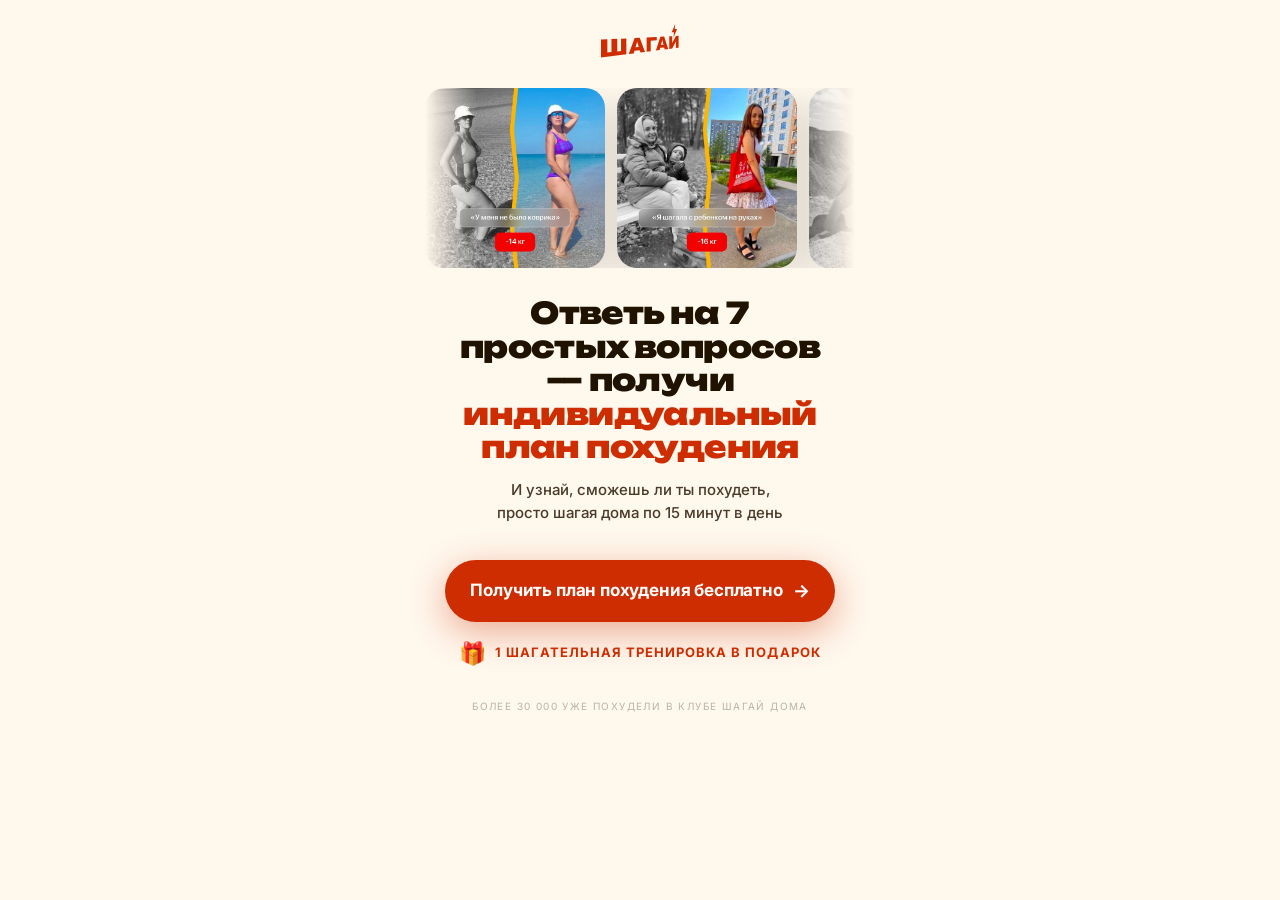
==== index.html @ b30ad4b0 "feat: returning users + UTM-прокидывание в тарифы для ГетКурса Returning users: - quiz.html: ответы " ====
<!DOCTYPE html>
<html lang="ru">
<head>
  <meta charset="UTF-8">
  <meta name="viewport" content="width=device-width, initial-scale=1.0, viewport-fit=cover">
  <meta name="theme-color" content="#fff8ed">
  <meta http-equiv="Cache-Control" content="no-cache, no-store, must-revalidate">
  <meta http-equiv="Pragma" content="no-cache">
  <meta http-equiv="Expires" content="0">
  <title>Индивидуальный план похудения | ШАГАЙ ДОМА</title>
  <meta name="description" content="Ответь на 7 простых вопросов и получи бесплатный индивидуальный план похудения. Похудей, просто шагая дома по 15 минут в день.">

  <link rel="icon" type="image/svg+xml" href="./favicon.svg">
  <link rel="apple-touch-icon" href="./favicon.svg">

  <!-- Open Graph -->
  <meta property="og:type" content="website">
  <meta property="og:site_name" content="ШАГАЙ ДОМА">
  <meta property="og:title" content="Получи индивидуальный план похудения | ШАГАЙ ДОМА">
  <meta property="og:description" content="Ответь на 7 простых вопросов и получи бесплатный план похудения. 1 шагательная тренировка в подарок.">
  <meta property="og:image" content="https://npopko55-cmd.github.io/walk-walk/images/pain-woman.jpg">
  <meta property="og:image:width" content="1200">
  <meta property="og:image:height" content="630">
  <meta property="og:url" content="https://npopko55-cmd.github.io/walk-walk/">
  <meta property="og:locale" content="ru_RU">

  <meta name="twitter:card" content="summary_large_image">
  <meta name="twitter:title" content="Получи индивидуальный план похудения | ШАГАЙ ДОМА">
  <meta name="twitter:description" content="Ответь на 7 простых вопросов и получи бесплатный план. 1 шагательная тренировка в подарок.">
  <meta name="twitter:image" content="https://npopko55-cmd.github.io/walk-walk/images/pain-woman.jpg">

  <!-- Yandex.Metrika -->
  <script type="text/javascript">
    (function(m,e,t,r,i,k,a){m[i]=m[i]||function(){(m[i].a=m[i].a||[]).push(arguments)};m[i].l=1*new Date();for (var j=0;j<document.scripts.length;j++){if (document.scripts[j].src===r){return;}}k=e.createElement(t),a=e.getElementsByTagName(t)[0],k.async=1,k.src=r,a.parentNode.insertBefore(k,a)})(window,document,'script','https://mc.yandex.ru/metrika/tag.js?id=108598378','ym');
    ym(108598378,'init',{ssr:true,webvisor:true,clickmap:true,ecommerce:"dataLayer",accurateTrackBounce:true,trackLinks:true});
  </script>
  <noscript><div><img src="https://mc.yandex.ru/watch/108598378" style="position:absolute;left:-9999px;" alt=""/></div></noscript>

  <!-- Telegram Mini App SDK -->
  <script src="https://telegram.org/js/telegram-web-app.js"></script>

  <link rel="preconnect" href="https://fonts.googleapis.com">
  <link rel="preconnect" href="https://fonts.gstatic.com" crossorigin>
  <link href="https://fonts.googleapis.com/css2?family=Unbounded:wght@400;700;800;900&family=Inter:wght@400;500;600;700&display=swap" rel="stylesheet">

  <style>
    *, *::before, *::after { margin: 0; padding: 0; box-sizing: border-box; }

    :root {
      --red: #ce2c01;
      --red-hover: #b52700;
      --orange: #ffb600;
      --dark: #1f1300;
      --cream: #fff8ed;
      --text-soft: #4a3a2a;
    }

    html, body {
      font-family: 'Inter', -apple-system, BlinkMacSystemFont, 'Segoe UI', sans-serif;
      -webkit-font-smoothing: antialiased;
      background: var(--cream);
      color: var(--dark);
      overflow-x: hidden;
    }

    .font-display {
      font-family: 'Unbounded', sans-serif;
      letter-spacing: -0.02em;
    }

    .page {
      min-height: 100svh;
      max-width: 430px;
      margin: 0 auto;
      display: flex;
      flex-direction: column;
      padding-inline: 20px;
    }

    /* ── Header ── */
    .header {
      padding: 24px 0 12px;
      display: flex;
      justify-content: center;
    }
    .header svg { height: 36px; width: auto; display: block; }

    /* ── Cases carousel ── */
    .cases-wrap {
      margin: 16px -20px 28px;
      overflow: hidden;
      -webkit-mask-image: linear-gradient(90deg, transparent, #000 12%, #000 88%, transparent);
      mask-image: linear-gradient(90deg, transparent, #000 12%, #000 88%, transparent);
    }
    .cases-track {
      display: flex;
      gap: 12px;
      width: max-content;
      animation: scroll 40s linear infinite;
    }
    .cases-track:hover { animation-play-state: paused; }
    @keyframes scroll {
      0% { transform: translateX(0); }
      100% { transform: translateX(calc(-50% - 6px)); }
    }
    .case-card {
      width: 180px;
      height: 180px;
      border-radius: 20px;
      overflow: hidden;
      box-shadow: 0 12px 36px rgba(0,0,0,.14);
      flex-shrink: 0;
      background: #eee;
    }
    .case-card img {
      width: 100%;
      height: 100%;
      object-fit: cover;
      display: block;
    }

    /* ── Hero text ── */
    .hero {
      text-align: center;
      padding: 0 4px;
    }
    .hero h1 {
      font-family: 'Unbounded', sans-serif;
      font-weight: 900;
      font-size: clamp(24px, 6.6vw, 30px);
      line-height: 1.12;
      letter-spacing: -0.02em;
      color: var(--dark);
      text-wrap: balance;
      margin-bottom: 14px;
    }
    .hero h1 .accent { color: var(--red); }
    .hero p {
      font-size: 15px;
      line-height: 1.55;
      color: var(--text-soft);
      font-weight: 500;
      max-width: 340px;
      margin: 0 auto;
      text-wrap: balance;
    }

    /* ── CTA block ── */
    .cta-block {
      margin-top: 36px;
      padding: 0 0 20px;
    }
    .btn-primary {
      display: flex;
      width: 100%;
      align-items: center;
      justify-content: center;
      gap: 10px;
      background: var(--red);
      color: #fff;
      font-weight: 700;
      font-size: 17px;
      font-family: 'Inter', sans-serif;
      padding: 20px 18px;
      border: none;
      border-radius: 999px;
      text-decoration: none;
      text-align: center;
      box-shadow: 0 10px 36px rgba(206,44,1,.38);
      transition: transform .15s ease, background .2s ease, box-shadow .2s ease;
      cursor: pointer;
      letter-spacing: -0.01em;
      line-height: 1.25;
    }
    .btn-primary__label { text-align: center; }
    .btn-primary:hover { background: var(--red-hover); }
    .btn-primary:active { transform: scale(.98); }
    .btn-primary__arrow {
      display: inline-flex;
      font-size: 18px;
      line-height: 1;
    }

    .gift-caption {
      margin-top: 20px;
      display: flex;
      align-items: center;
      justify-content: center;
      gap: 8px;
      color: var(--red);
      font-weight: 700;
      font-size: 13px;
      text-transform: uppercase;
      letter-spacing: 0.08em;
    }
    .gift-caption__emoji { font-size: 22px; line-height: 1; flex-shrink: 0; }
    .gift-caption__text { text-align: center; line-height: 1.3; }

    /* ── Footer ── */
    .footer {
      padding: 16px 0 28px;
      text-align: center;
      color: #b9b3a8;
      font-size: 10px;
      letter-spacing: 0.14em;
      text-transform: uppercase;
    }

    /* ── Small screens ── */
    @media (max-width: 360px) {
      .case-card { width: 160px; height: 160px; }
      .hero h1 { font-size: 22px; }
      .btn-primary { font-size: 15px; padding: 18px 14px; }
    }
  </style>
</head>
<body>
  <div class="page">
    <!-- Header -->
    <header class="header">
      <a href="/" aria-label="ШАГАЙ ДОМА">
        <svg viewBox="0 0 106.01 49.13" fill="none" aria-hidden="true">
          <path d="M27.36 36.85L22.19 37.4V20.22L14.26 20.6V38.26L8.68 38.86V20.87L0 21.28V45.81L34.6 41.41V19.62L27.36 19.97V36.85Z" fill="#CF2C02"/>
          <path d="M45.94 19.08L37.8 41.01L44.66 40.14L45.69 36.55L52.88 35.73L53.87 38.97L60.11 38.17L52.84 18.75L45.94 19.08ZM47.1 31.89L49.36 24.26L51.6 31.46L47.1 31.89Z" fill="#CF2C02"/>
          <path d="M76.12 17.63L62.29 18.29V37.9L67.87 37.19V22.73L76.12 22.18V17.63Z" fill="#CF2C02"/>
          <path d="M87 34.76L91.75 34.15L86.22 17.15L81.01 17.4L74.91 36.29L80.05 35.64L80.83 32.55L86.25 31.93L87 34.76ZM81.88 28.52L83.58 21.92L85.28 28.19L81.88 28.52Z" fill="#CF2C02"/>
          <path d="M102.2 23.79V32.82L105.92 32.35V16.2L102.22 16.38L97.21 25.93V16.62L93.16 16.81V33.97L97.21 33.46L102.2 23.79Z" fill="#CF2C02"/>
          <path d="M99.07 18.22L103.82 6.75L100.67 6.76L101.32 0L96.48 11.33L99.58 11.26L99.07 18.22Z" fill="#CF2C02"/>
        </svg>
      </a>
    </header>

    <!-- Cases carousel -->
    <div class="cases-wrap">
      <div class="cases-track">
        <div class="case-card"><img src="./images/cases/1.jpg" alt="Результат −14 кг" loading="eager"></div>
        <div class="case-card"><img src="./images/cases/2.jpg" alt="Результат −12 кг" loading="eager"></div>
        <div class="case-card"><img src="./images/cases/3.jpg" alt="Результат −16 кг" loading="eager"></div>
        <div class="case-card"><img src="./images/cases/4.jpg" alt="Результат −11 кг" loading="eager"></div>
        <div class="case-card"><img src="./images/cases/5.jpg" alt="Результат" loading="lazy"></div>
        <div class="case-card"><img src="./images/cases/6.jpg" alt="Результат" loading="lazy"></div>
        <div class="case-card"><img src="./images/cases/7.jpg" alt="Результат" loading="lazy"></div>
        <div class="case-card"><img src="./images/cases/8.jpg" alt="Результат" loading="lazy"></div>
        <!-- Duplicate for seamless loop -->
        <div class="case-card"><img src="./images/cases/1.jpg" alt="" loading="lazy"></div>
        <div class="case-card"><img src="./images/cases/2.jpg" alt="" loading="lazy"></div>
        <div class="case-card"><img src="./images/cases/3.jpg" alt="" loading="lazy"></div>
        <div class="case-card"><img src="./images/cases/4.jpg" alt="" loading="lazy"></div>
        <div class="case-card"><img src="./images/cases/5.jpg" alt="" loading="lazy"></div>
        <div class="case-card"><img src="./images/cases/6.jpg" alt="" loading="lazy"></div>
        <div class="case-card"><img src="./images/cases/7.jpg" alt="" loading="lazy"></div>
        <div class="case-card"><img src="./images/cases/8.jpg" alt="" loading="lazy"></div>
      </div>
    </div>

    <!-- Hero -->
    <section class="hero">
      <h1>
        Ответь на 7 простых вопросов — получи <span class="accent">индивидуальный план похудения</span>
      </h1>
      <p>И узнай, сможешь ли ты похудеть, просто шагая дома по 15 минут в день</p>
    </section>

    <!-- CTA -->
    <div class="cta-block">
      <a id="cta-quiz-start" href="./quiz.html" class="btn-primary">
        <span class="btn-primary__label">Получить план похудения бесплатно</span>
        <span class="btn-primary__arrow" aria-hidden="true">→</span>
      </a>
      <div class="gift-caption">
        <span class="gift-caption__emoji">🎁</span>
        <span class="gift-caption__text">1 шагательная тренировка в подарок</span>
      </div>
    </div>

    <footer class="footer">
      Более 30 000 уже похудели в клубе ШАГАЙ ДОМА
    </footer>
  </div>

  <script>
    // Возврат пользователя, прошедшего квиз ранее: сразу на plan.html с ответами
    (function () {
      try {
        var incoming = new URLSearchParams(window.location.search);
        if (incoming.get('retake') === '1') return;
        var _tg = window.Telegram && window.Telegram.WebApp;
        var tgId = (_tg && _tg.initDataUnsafe && _tg.initDataUnsafe.user && _tg.initDataUnsafe.user.id) || '';
        var saved = null;
        if (tgId) {
          var a = localStorage.getItem('shagay_quiz_v1_' + tgId);
          if (a) saved = JSON.parse(a);
        }
        if (!saved) {
          var b = localStorage.getItem('shagay_quiz_v1');
          if (b) saved = JSON.parse(b);
        }
        if (!saved || saved.age == null) return;

        var params = new URLSearchParams();
        ['age','height','weight','goal','tries','lifestyle','readiness'].forEach(function (k) {
          if (saved[k] != null) params.set(k, saved[k]);
        });

        // TG user → name + tg_id
        if (_tg && _tg.initDataUnsafe && _tg.initDataUnsafe.user) {
          var u = _tg.initDataUnsafe.user;
          if (u.id) params.set('tg_id', u.id);
          if (u.first_name) params.set('name', u.first_name);
        }

        // startapp → utm_source для возвращенцев
        if (_tg && _tg.initDataUnsafe && _tg.initDataUnsafe.start_param) {
          if (!incoming.get('utm_source')) params.set('utm_source', _tg.initDataUnsafe.start_param);
          if (!incoming.get('utm_medium')) params.set('utm_medium', 'tg_miniapp');
        }

        incoming.forEach(function (val, key) {
          if (!params.has(key)) params.set(key, val);
        });
        if (!params.has('sb_id')) params.set('sb_id', 'site');
        params.set('returning', '1');

        try { if (typeof ym === 'function') ym(108598378, 'reachGoal', 'returning_user'); } catch (e) {}

        window.location.replace('./plan.html?' + params.toString());
      } catch (e) {}
    })();

    // Telegram Mini App init + startapp → utm_source
    (function () {
      var tg = window.Telegram && window.Telegram.WebApp;
      if (!tg) return;
      try {
        tg.ready();
        tg.expand();
        if (tg.disableVerticalSwipes) tg.disableVerticalSwipes();
        if (tg.setHeaderColor) tg.setHeaderColor('#fff8ed');
        if (tg.setBackgroundColor) tg.setBackgroundColor('#fff8ed');
      } catch (e) {}

      // Достаём startapp-параметр из прямой ссылки t.me/bot/plan?startapp=XXX
      // и прокидываем в URL как utm_source, чтобы подхватила метрика
      try {
        var startParam = tg.initDataUnsafe && tg.initDataUnsafe.start_param;
        if (startParam) {
          var url = new URL(window.location.href);
          if (!url.searchParams.get('utm_source')) {
            url.searchParams.set('utm_source', startParam);
          }
          if (!url.searchParams.get('utm_medium')) {
            url.searchParams.set('utm_medium', 'tg_miniapp');
          }
          window.history.replaceState({}, '', url);
          // Оповещаем метрику о кастомном параметре визита
          try {
            if (typeof ym === 'function') {
              ym(108598378, 'params', { utm_source: startParam, tg_miniapp: 1 });
              ym(108598378, 'reachGoal', 'app_open', { utm_source: startParam });
            }
          } catch (e) {}
        } else {
          try { if (typeof ym === 'function') ym(108598378, 'reachGoal', 'app_open'); } catch (e) {}
        }
      } catch (e) {}
    })();

    // Preserve query params (utm, sb_id, startapp) when navigating to quiz + haptic on tap
    (function () {
      var cta = document.getElementById('cta-quiz-start');
      if (!cta) return;
      function updateHref() {
        var qs = window.location.search || '';
        cta.href = './quiz.html' + qs;
      }
      updateHref();
      cta.addEventListener('click', function () {
        updateHref();
        try {
          var tg = window.Telegram && window.Telegram.WebApp;
          if (tg && tg.HapticFeedback) tg.HapticFeedback.impactOccurred('medium');
          if (typeof ym === 'function') ym(108598378, 'reachGoal', 'cta_to_quiz');
        } catch (e) {}
      });
    })();
  </script>
</body>
</html>
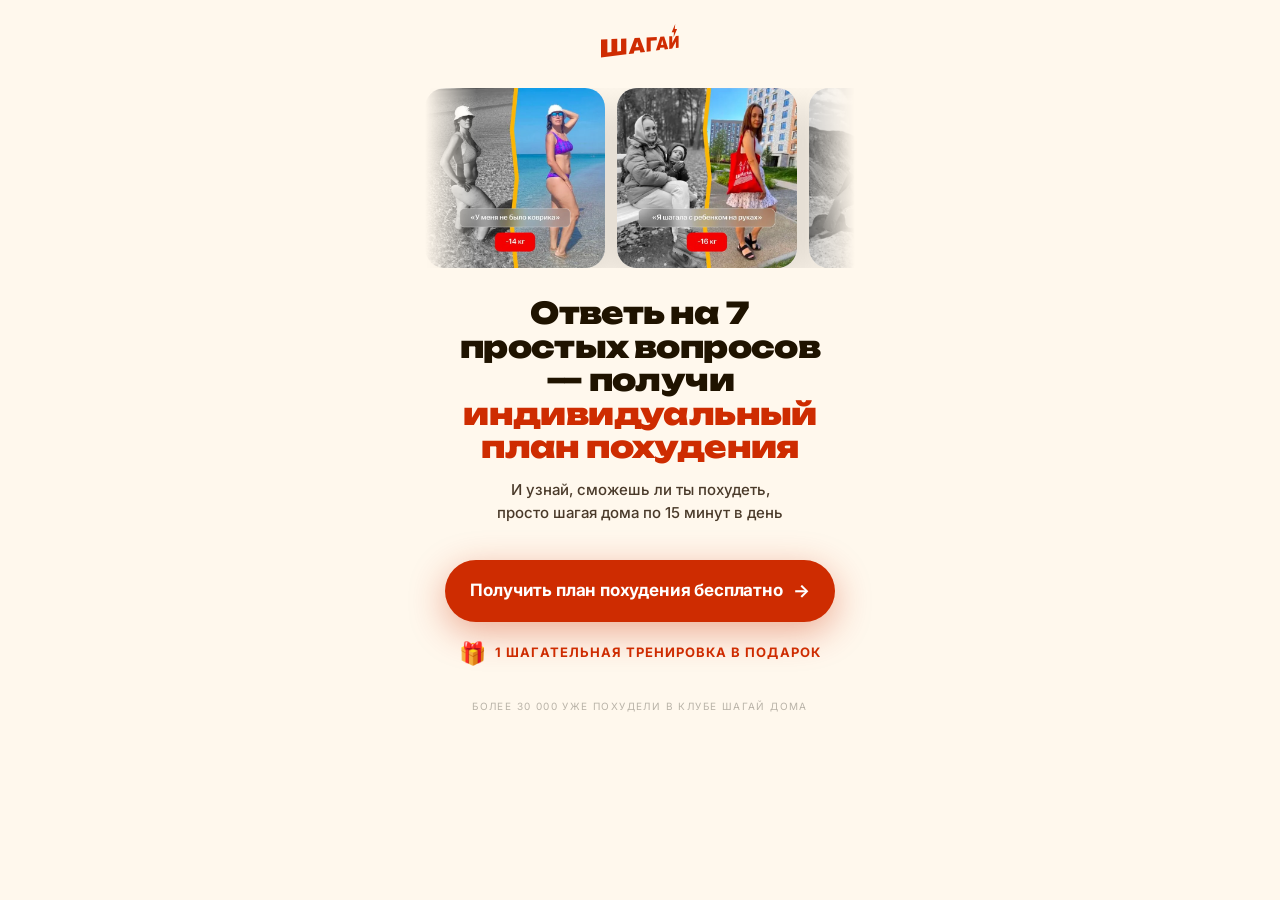
==== commit 55e26a66: "perf: сжал why-walking.mp4 -73% и конвертнул кейсы в WebP - videos/why-walking.mp4: 3.4 MB → 914 KB " ====
--- a/index.html
+++ b/index.html
@@ -233,23 +233,23 @@
     <!-- Cases carousel -->
     <div class="cases-wrap">
       <div class="cases-track">
-        <div class="case-card"><img src="./images/cases/1.jpg" alt="Результат −14 кг" loading="eager"></div>
-        <div class="case-card"><img src="./images/cases/2.jpg" alt="Результат −12 кг" loading="eager"></div>
-        <div class="case-card"><img src="./images/cases/3.jpg" alt="Результат −16 кг" loading="eager"></div>
-        <div class="case-card"><img src="./images/cases/4.jpg" alt="Результат −11 кг" loading="eager"></div>
-        <div class="case-card"><img src="./images/cases/5.jpg" alt="Результат" loading="lazy"></div>
-        <div class="case-card"><img src="./images/cases/6.jpg" alt="Результат" loading="lazy"></div>
-        <div class="case-card"><img src="./images/cases/7.jpg" alt="Результат" loading="lazy"></div>
-        <div class="case-card"><img src="./images/cases/8.jpg" alt="Результат" loading="lazy"></div>
+        <div class="case-card"><img src="./images/cases/1.webp" alt="Результат −14 кг" loading="eager"></div>
+        <div class="case-card"><img src="./images/cases/2.webp" alt="Результат −12 кг" loading="eager"></div>
+        <div class="case-card"><img src="./images/cases/3.webp" alt="Результат −16 кг" loading="eager"></div>
+        <div class="case-card"><img src="./images/cases/4.webp" alt="Результат −11 кг" loading="eager"></div>
+        <div class="case-card"><img src="./images/cases/5.webp" alt="Результат" loading="lazy"></div>
+        <div class="case-card"><img src="./images/cases/6.webp" alt="Результат" loading="lazy"></div>
+        <div class="case-card"><img src="./images/cases/7.webp" alt="Результат" loading="lazy"></div>
+        <div class="case-card"><img src="./images/cases/8.webp" alt="Результат" loading="lazy"></div>
         <!-- Duplicate for seamless loop -->
-        <div class="case-card"><img src="./images/cases/1.jpg" alt="" loading="lazy"></div>
-        <div class="case-card"><img src="./images/cases/2.jpg" alt="" loading="lazy"></div>
-        <div class="case-card"><img src="./images/cases/3.jpg" alt="" loading="lazy"></div>
-        <div class="case-card"><img src="./images/cases/4.jpg" alt="" loading="lazy"></div>
-        <div class="case-card"><img src="./images/cases/5.jpg" alt="" loading="lazy"></div>
-        <div class="case-card"><img src="./images/cases/6.jpg" alt="" loading="lazy"></div>
-        <div class="case-card"><img src="./images/cases/7.jpg" alt="" loading="lazy"></div>
-        <div class="case-card"><img src="./images/cases/8.jpg" alt="" loading="lazy"></div>
+        <div class="case-card"><img src="./images/cases/1.webp" alt="" loading="lazy"></div>
+        <div class="case-card"><img src="./images/cases/2.webp" alt="" loading="lazy"></div>
+        <div class="case-card"><img src="./images/cases/3.webp" alt="" loading="lazy"></div>
+        <div class="case-card"><img src="./images/cases/4.webp" alt="" loading="lazy"></div>
+        <div class="case-card"><img src="./images/cases/5.webp" alt="" loading="lazy"></div>
+        <div class="case-card"><img src="./images/cases/6.webp" alt="" loading="lazy"></div>
+        <div class="case-card"><img src="./images/cases/7.webp" alt="" loading="lazy"></div>
+        <div class="case-card"><img src="./images/cases/8.webp" alt="" loading="lazy"></div>
       </div>
     </div>
 
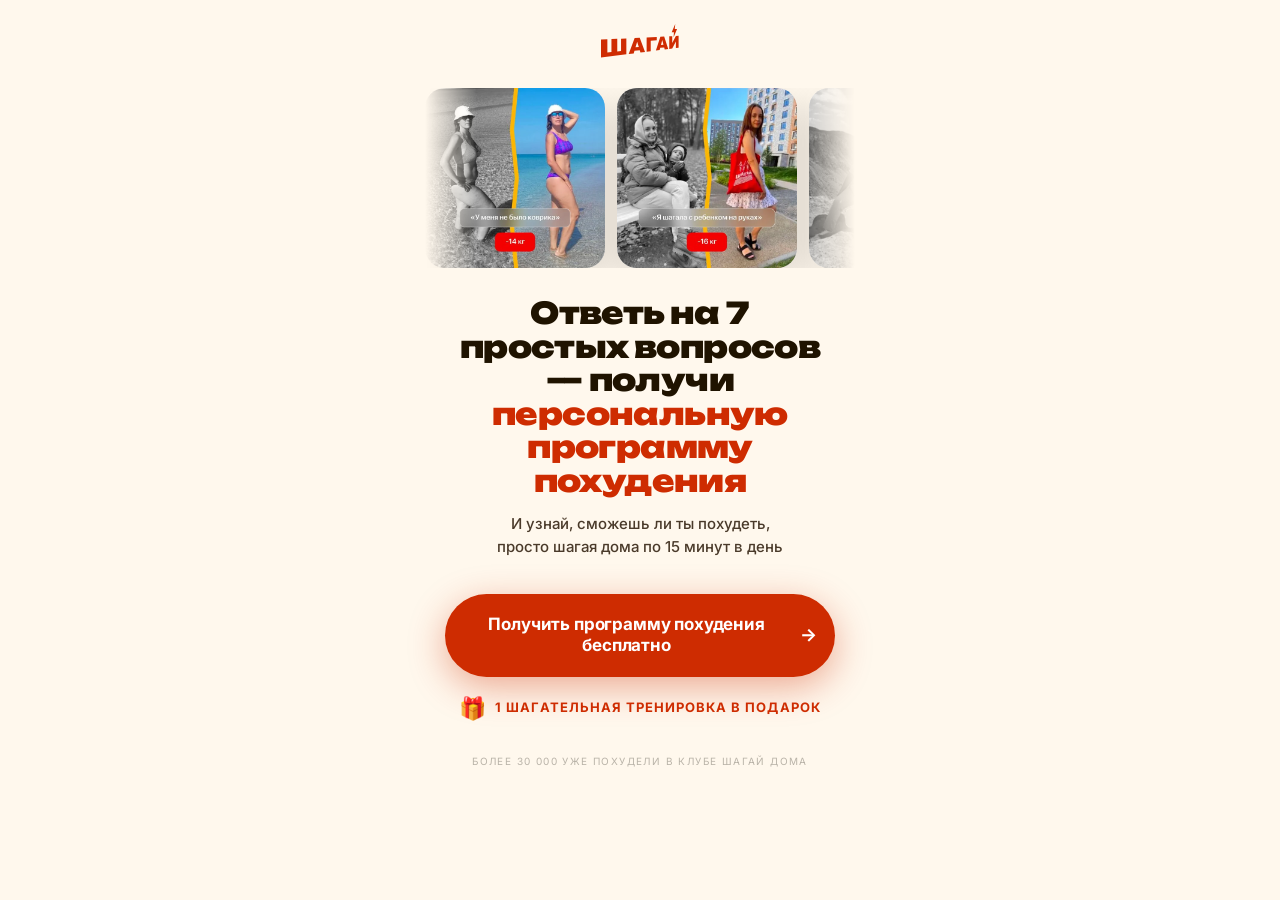
==== commit 1aac4797: "feat(landing): rewrite copy + new tariffs 1/3 months + reduced promises Copywriting: - 'Индивидуальн" ====
--- a/index.html
+++ b/index.html
@@ -7,8 +7,8 @@
   <meta http-equiv="Cache-Control" content="no-cache, no-store, must-revalidate">
   <meta http-equiv="Pragma" content="no-cache">
   <meta http-equiv="Expires" content="0">
-  <title>Индивидуальный план похудения | ШАГАЙ ДОМА</title>
-  <meta name="description" content="Ответь на 7 простых вопросов и получи бесплатный индивидуальный план похудения. Похудей, просто шагая дома по 15 минут в день.">
+  <title>Персональная программа похудения | ШАГАЙ ДОМА</title>
+  <meta name="description" content="Ответь на 7 простых вопросов и получи бесплатную персональную программу похудения. Похудей, просто шагая дома по 15 минут в день.">
 
   <link rel="icon" type="image/svg+xml" href="./favicon.svg">
   <link rel="apple-touch-icon" href="./favicon.svg">
@@ -16,8 +16,8 @@
   <!-- Open Graph -->
   <meta property="og:type" content="website">
   <meta property="og:site_name" content="ШАГАЙ ДОМА">
-  <meta property="og:title" content="Получи индивидуальный план похудения | ШАГАЙ ДОМА">
-  <meta property="og:description" content="Ответь на 7 простых вопросов и получи бесплатный план похудения. 1 шагательная тренировка в подарок.">
+  <meta property="og:title" content="Получи персональную программу похудения | ШАГАЙ ДОМА">
+  <meta property="og:description" content="Ответь на 7 простых вопросов и получи бесплатную программу похудения. 1 шагательная тренировка в подарок.">
   <meta property="og:image" content="https://npopko55-cmd.github.io/walk-walk/images/pain-woman.jpg">
   <meta property="og:image:width" content="1200">
   <meta property="og:image:height" content="630">
@@ -25,7 +25,7 @@
   <meta property="og:locale" content="ru_RU">
 
   <meta name="twitter:card" content="summary_large_image">
-  <meta name="twitter:title" content="Получи индивидуальный план похудения | ШАГАЙ ДОМА">
+  <meta name="twitter:title" content="Получи персональную программу похудения | ШАГАЙ ДОМА">
   <meta name="twitter:description" content="Ответь на 7 простых вопросов и получи бесплатный план. 1 шагательная тренировка в подарок.">
   <meta name="twitter:image" content="https://npopko55-cmd.github.io/walk-walk/images/pain-woman.jpg">
 
@@ -256,7 +256,7 @@
     <!-- Hero -->
     <section class="hero">
       <h1>
-        Ответь на 7 простых вопросов — получи <span class="accent">индивидуальный план похудения</span>
+        Ответь на 7 простых вопросов — получи <span class="accent">персональную программу похудения</span>
       </h1>
       <p>И узнай, сможешь ли ты похудеть, просто шагая дома по 15 минут в день</p>
     </section>
@@ -264,7 +264,7 @@
     <!-- CTA -->
     <div class="cta-block">
       <a id="cta-quiz-start" href="./quiz.html" class="btn-primary">
-        <span class="btn-primary__label">Получить план похудения бесплатно</span>
+        <span class="btn-primary__label">Получить программу похудения бесплатно</span>
         <span class="btn-primary__arrow" aria-hidden="true">→</span>
       </a>
       <div class="gift-caption">
@@ -283,8 +283,20 @@
     (function () {
       try {
         var incoming = new URLSearchParams(window.location.search);
-        if (incoming.get('retake') === '1') return;
         var _tg = window.Telegram && window.Telegram.WebApp;
+        var startParam = _tg && _tg.initDataUnsafe && _tg.initDataUnsafe.start_param;
+
+        // Retake-триггер: ?retake=1 в URL или startapp=retake|reset в TG
+        if (incoming.get('retake') === '1' || startParam === 'retake' || startParam === 'reset') {
+          try {
+            localStorage.removeItem('shagay_quiz_v1');
+            Object.keys(localStorage).forEach(function (k) {
+              if (k.indexOf('shagay_quiz_v1_') === 0) localStorage.removeItem(k);
+            });
+          } catch (_) {}
+          return;
+        }
+
         var tgId = (_tg && _tg.initDataUnsafe && _tg.initDataUnsafe.user && _tg.initDataUnsafe.user.id) || '';
         var saved = null;
         if (tgId) {
